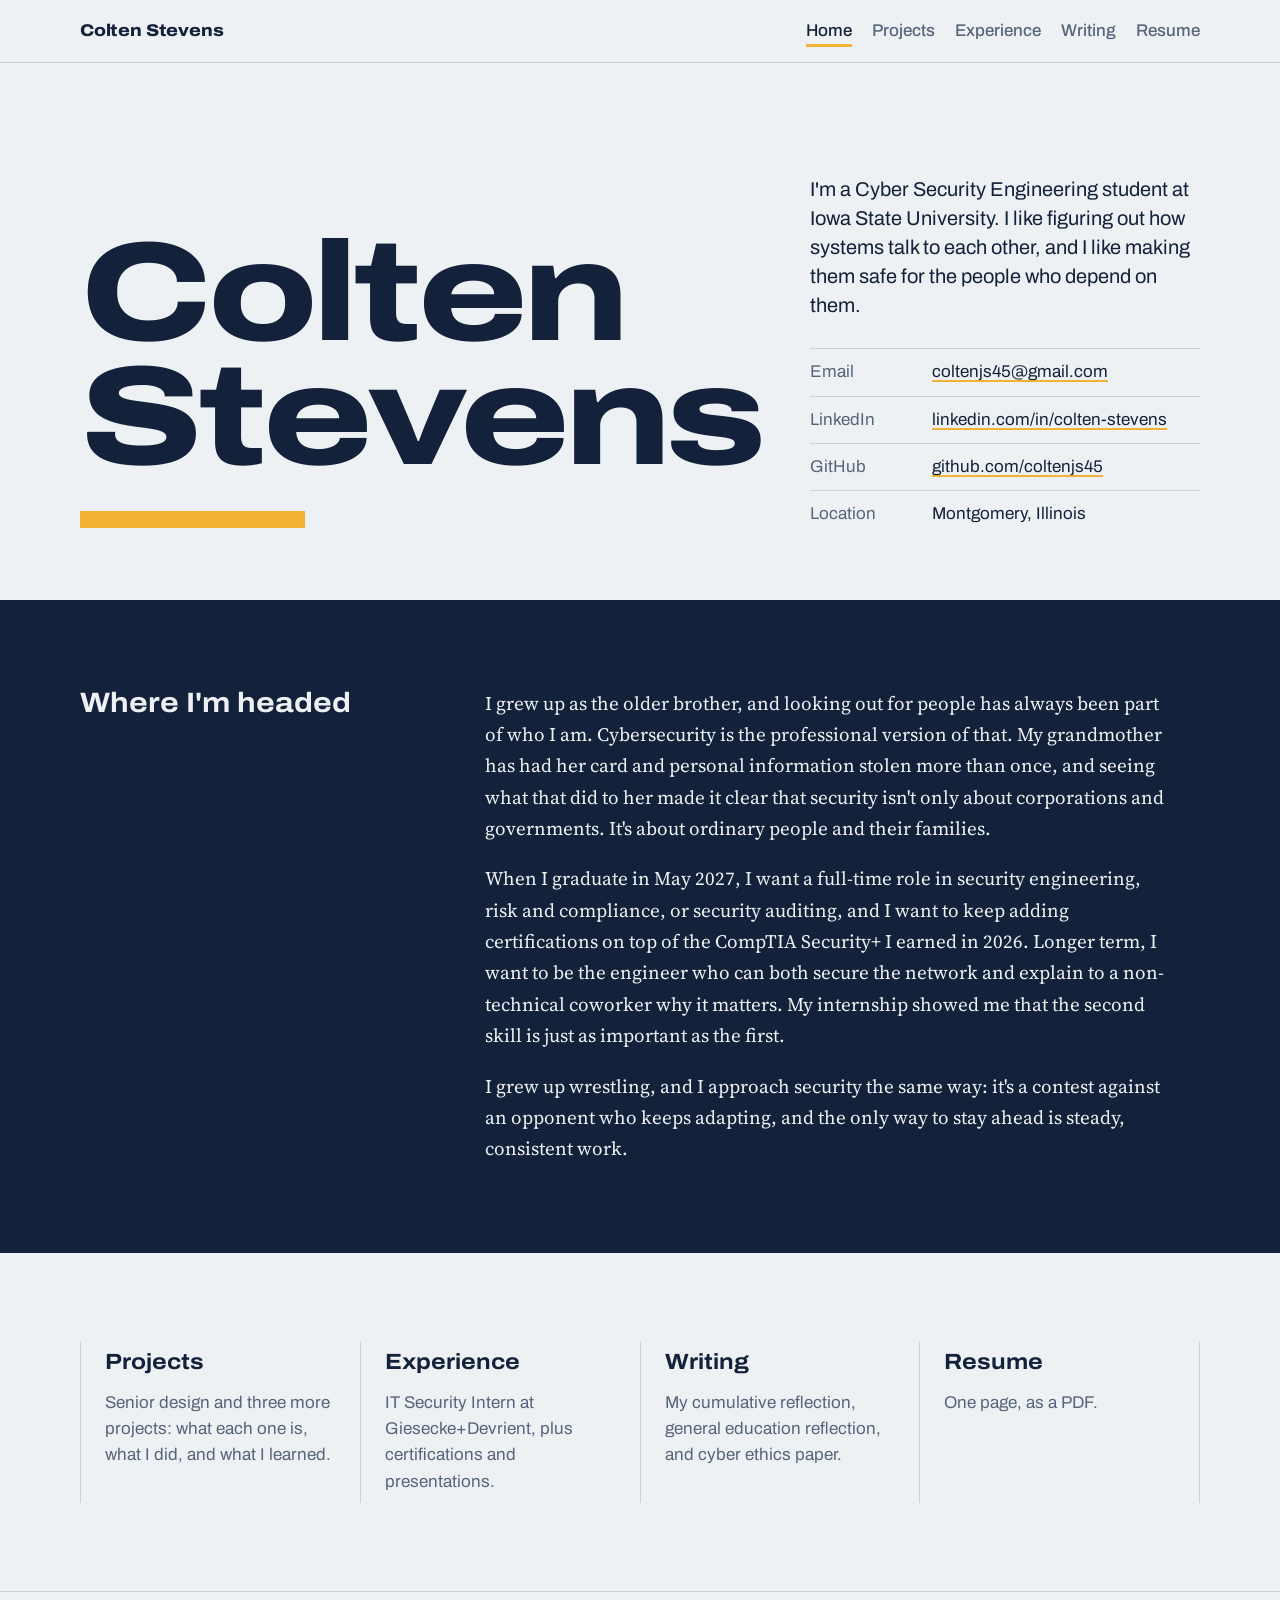
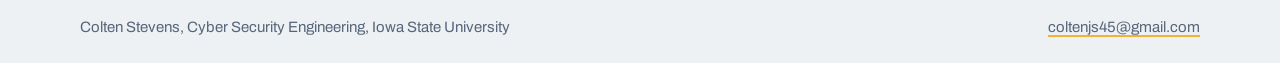
==== index.html @ 735d1534 "add portfolio site" ====
<!doctype html>
<html lang="en">
<head>
  <meta charset="utf-8">
  <meta name="viewport" content="width=device-width, initial-scale=1">
  <title>Colten Stevens</title>
  <meta name="description" content="Portfolio of Colten Stevens, Cyber Security Engineering student at Iowa State University.">
  <link rel="preconnect" href="https://fonts.googleapis.com">
  <link rel="preconnect" href="https://fonts.gstatic.com" crossorigin>
  <link href="https://fonts.googleapis.com/css2?family=Archivo:wdth,wght@62..125,400..800&family=Source+Serif+4:ital,opsz,wght@0,8..60,400;0,8..60,600;1,8..60,400&display=swap" rel="stylesheet">
  <link rel="stylesheet" href="style.css">
</head>
<body>
  <a class="skip" href="#main">Skip to content</a>
  <header class="site-header">
    <nav class="wrap nav" aria-label="Main">
      <a class="mark" href="index.html">Colten Stevens</a>
      <ul>
        <li><a href="index.html" aria-current="page">Home</a></li>
        <li><a href="projects.html">Projects</a></li>
        <li><a href="experience.html">Experience</a></li>
        <li><a href="writing.html">Writing</a></li>
        <li><a href="resume.pdf">Resume</a></li>
      </ul>
    </nav>
  </header>
  <main id="main">
    <section class="hero wrap">
      <h1 class="name">Colten<br>Stevens</h1>
      <div class="hero-side">
        <p class="lede">I'm a Cyber Security Engineering student at Iowa State University. I like figuring out how systems talk to each other, and I like making them safe for the people who depend on them.</p>
        <dl class="contact">
          <div><dt>Email</dt><dd><a href="mailto:coltenjs45@gmail.com">coltenjs45@gmail.com</a></dd></div>
          <div><dt>LinkedIn</dt><dd><a href="https://www.linkedin.com/in/colten-stevens">linkedin.com/in/colten-stevens</a></dd></div>
          <div><dt>GitHub</dt><dd><a href="https://github.com/coltenjs45">github.com/coltenjs45</a></dd></div>
          <div><dt>Location</dt><dd>Montgomery, Illinois</dd></div>
        </dl>
      </div>
    </section>

    <section class="band">
      <div class="wrap split">
        <h2>Where I'm headed</h2>
        <div class="prose">
          <p>I grew up as the older brother, and looking out for people has always been part of who I am. Cybersecurity is the professional version of that. My grandmother has had her card and personal information stolen more than once, and seeing what that did to her made it clear that security isn't only about corporations and governments. It's about ordinary people and their families.</p>
          <p>When I graduate in May 2027, I want a full-time role in security engineering, risk and compliance, or security auditing, and I want to keep adding certifications on top of the CompTIA Security+ I earned in 2026. Longer term, I want to be the engineer who can both secure the network and explain to a non-technical coworker why it matters. My internship showed me that the second skill is just as important as the first.</p>
          <p>I grew up wrestling, and I approach security the same way: it's a contest against an opponent who keeps adapting, and the only way to stay ahead is steady, consistent work.</p>
        </div>
      </div>
    </section>

    <section class="wrap index-grid" aria-label="Portfolio sections">
      <a class="index-link" href="projects.html">
        <h2>Projects</h2>
        <p>Senior design and three more projects: what each one is, what I did, and what I learned.</p>
      </a>
      <a class="index-link" href="experience.html">
        <h2>Experience</h2>
        <p>IT Security Intern at Giesecke+Devrient, plus certifications and presentations.</p>
      </a>
      <a class="index-link" href="writing.html">
        <h2>Writing</h2>
        <p>My cumulative reflection, general education reflection, and cyber ethics paper.</p>
      </a>
      <a class="index-link" href="resume.pdf">
        <h2>Resume</h2>
        <p>One page, as a PDF.</p>
      </a>
    </section>

  </main>
  <footer class="site-footer">
    <div class="wrap footer-inner">
      <p>Colten Stevens, Cyber Security Engineering, Iowa State University</p>
      <p><a href="mailto:coltenjs45@gmail.com">coltenjs45@gmail.com</a></p>
    </div>
  </footer>
</body>
</html>
---- style.css ----
/* Colten Stevens portfolio */

:root {
  --paper: #eef1f4;
  --surface: #ffffff;
  --ink: #13223a;
  --steel: #56657a;
  --rule: #c9d1db;
  --signal: #f2b233;
  --todo-bg: #fff4d6;
  --todo-ink: #6b4a00;

  --sans: "Archivo", system-ui, sans-serif;
  --serif: "Source Serif 4", Georgia, serif;
  --measure: 68ch;
}

@media (prefers-color-scheme: dark) {
  :root {
    --paper: #0f1a2b;
    --surface: #16243a;
    --ink: #e6ebf2;
    --steel: #9aa8bb;
    --rule: #2c3d57;
    --todo-bg: #3a2e10;
    --todo-ink: #ffd88a;
  }
}

*, *::before, *::after { box-sizing: border-box; }

html { -webkit-text-size-adjust: 100%; }

body {
  margin: 0;
  background: var(--paper);
  color: var(--ink);
  font-family: var(--sans);
  font-size: 1.0625rem;
  line-height: 1.55;
}

a { color: inherit; text-decoration-color: var(--signal); text-decoration-thickness: 2px; text-underline-offset: 3px; }
a:hover { text-decoration-thickness: 4px; }
:focus-visible { outline: 3px solid var(--signal); outline-offset: 3px; }

.wrap { width: min(1120px, 100% - 32px); margin-inline: auto; }

.skip { position: absolute; left: -9999px; }
.skip:focus { left: 16px; top: 16px; background: var(--surface); padding: 8px 12px; z-index: 10; }

/* ---------- header / nav ---------- */
.site-header { border-bottom: 1px solid var(--rule); }
.nav { display: flex; align-items: center; justify-content: space-between; gap: 16px; padding-block: 18px; flex-wrap: wrap; }
.mark { font-weight: 800; font-stretch: 112%; text-decoration: none; letter-spacing: -0.01em; }
.nav ul { display: flex; gap: 4px 20px; list-style: none; margin: 0; padding: 0; flex-wrap: wrap; }
.nav ul a { text-decoration: none; color: var(--steel); font-weight: 500; padding-block: 4px; border-bottom: 3px solid transparent; }
.nav ul a:hover { color: var(--ink); }
.nav ul a[aria-current="page"] { color: var(--ink); border-bottom-color: var(--signal); }

/* ---------- home hero ---------- */
.hero {
  display: grid;
  grid-template-columns: 1.3fr 1fr;
  gap: 48px;
  align-items: end;
  padding-block: clamp(48px, 9vw, 112px) clamp(40px, 6vw, 72px);
}
.name {
  margin: 0;
  font-weight: 800;
  font-stretch: 125%;
  font-size: clamp(3.5rem, 11vw, 9.5rem);
  line-height: 0.88;
  letter-spacing: -0.035em;
}
.name::after {
  content: "";
  display: block;
  width: 1.6em;
  height: 0.12em;
  margin-top: 0.22em;
  background: var(--signal);
  transform-origin: left;
  animation: bar 700ms 150ms cubic-bezier(.2,.7,.2,1) both;
}
@keyframes bar { from { transform: scaleX(0); } to { transform: scaleX(1); } }

.lede { font-size: 1.25rem; line-height: 1.45; max-width: 46ch; margin: 0 0 28px; }

.contact { margin: 0; display: grid; gap: 10px; }
.contact div { display: grid; grid-template-columns: 6.5em 1fr; gap: 12px; border-top: 1px solid var(--rule); padding-top: 10px; }
.contact dt { color: var(--steel); }
.contact dd { margin: 0; overflow-wrap: anywhere; }

/* ---------- objective band ---------- */
.band { background: var(--ink); color: var(--paper); padding-block: clamp(48px, 7vw, 88px); }
.band a { color: inherit; }
.split { display: grid; grid-template-columns: 1fr 2fr; gap: 48px; }
.split h2 { margin: 0; font-size: 1.75rem; font-stretch: 112%; font-weight: 700; line-height: 1.1; }
.prose { font-family: var(--serif); font-size: 1.1875rem; line-height: 1.65; max-width: var(--measure); }
.prose p { margin: 0 0 1em; }
.prose p:last-child { margin-bottom: 0; }

/* ---------- index grid ---------- */
.index-grid {
  display: grid;
  grid-template-columns: repeat(4, 1fr);
  border-left: 1px solid var(--rule);
  margin-block: clamp(48px, 7vw, 88px);
}
.index-link { display: block; padding: 4px 24px 8px; border-right: 1px solid var(--rule); text-decoration: none; }
.index-link h2 { margin: 0 0 8px; font-size: 1.375rem; font-stretch: 112%; display: inline-block; border-bottom: 3px solid transparent; }
.index-link:hover h2 { border-bottom-color: var(--signal); }
.index-link p { margin: 0; color: var(--steel); }

/* ---------- inner pages ---------- */
.page-head { padding-block: clamp(40px, 7vw, 88px) 24px; }
.page-head h1 { margin: 0 0 16px; font-size: clamp(2.75rem, 7vw, 5rem); font-weight: 800; font-stretch: 125%; letter-spacing: -0.03em; line-height: 0.95; }

.meta { color: var(--steel); margin: 4px 0 0; }

/* projects */
.projects { display: grid; gap: 24px; padding-bottom: 88px; }
.project { background: var(--surface); border-left: 6px solid var(--signal); padding: clamp(24px, 4vw, 40px); }
.project h2 { margin: 0; font-size: 1.625rem; font-stretch: 112%; line-height: 1.15; }
.facts { margin: 24px 0 0; }
.facts .row { display: grid; grid-template-columns: 10em 1fr; gap: 16px; padding-block: 14px; border-top: 1px solid var(--rule); }
.facts dt { font-weight: 600; }
.facts dd { margin: 0; max-width: var(--measure); }
.docs { margin: 16px 0 0; padding: 14px 0 0; border-top: 1px solid var(--rule); list-style: none; display: flex; flex-wrap: wrap; gap: 8px 24px; }

/* experience */
.job { padding-block: 32px; border-top: 2px solid var(--ink); }
.job:last-child { padding-bottom: 88px; }
.job h2 { margin: 0; font-size: 1.75rem; font-stretch: 112%; }
.job h3 { margin: 0 0 8px; font-size: 1.0625rem; }
.job-grid { display: grid; grid-template-columns: 1fr 1fr; gap: 32px 48px; margin-top: 24px; }
.job-grid ul, .plain { margin: 0; padding-left: 1.2em; }
.job-grid li, .plain li { margin-bottom: 6px; }
.job-grid p { margin: 0; max-width: var(--measure); }
.plain { margin-top: 16px; max-width: var(--measure); }

/* writing */
.toc { list-style: none; padding: 0; margin: 24px 0 0; display: flex; flex-direction: column; gap: 6px; }
.essays { padding-bottom: 88px; }
.essay { padding-block: 48px; border-top: 2px solid var(--ink); }
.essay header { max-width: var(--measure); margin-bottom: 28px; }
.essay h2 { margin: 0; font-size: clamp(1.625rem, 3.5vw, 2.25rem); font-stretch: 112%; line-height: 1.12; letter-spacing: -0.01em; }
.essay-body { font-family: var(--serif); font-size: 1.1875rem; line-height: 1.7; max-width: var(--measure); }
.essay-body p { margin: 0 0 1.1em; }

/* placeholders: delete each one once filled in */
.todo {
  background: var(--todo-bg);
  color: var(--todo-ink);
  outline: 1px dashed currentColor;
  padding: 0 4px;
  font-family: var(--sans);
}
p.todo { padding: 8px 12px; margin: 0; }

/* footer */
.site-footer { border-top: 1px solid var(--rule); color: var(--steel); font-size: 0.9375rem; }
.footer-inner { display: flex; justify-content: space-between; gap: 8px 24px; flex-wrap: wrap; padding-block: 24px; }
.footer-inner p { margin: 0; }

/* ---------- responsive ---------- */
@media (max-width: 860px) {
  .hero, .split, .job-grid { grid-template-columns: 1fr; gap: 32px; }
  .index-grid { grid-template-columns: 1fr 1fr; row-gap: 32px; }
}
@media (max-width: 560px) {
  .index-grid { grid-template-columns: 1fr; border-left: 0; }
  .index-link { border-right: 0; border-top: 1px solid var(--rule); padding: 16px 0; }
  .facts .row, .contact div { grid-template-columns: 1fr; gap: 2px; }
}
@media (prefers-reduced-motion: reduce) {
  .name::after { animation: none; }
}
span.todo { -webkit-box-decoration-break: clone; box-decoration-break: clone; }
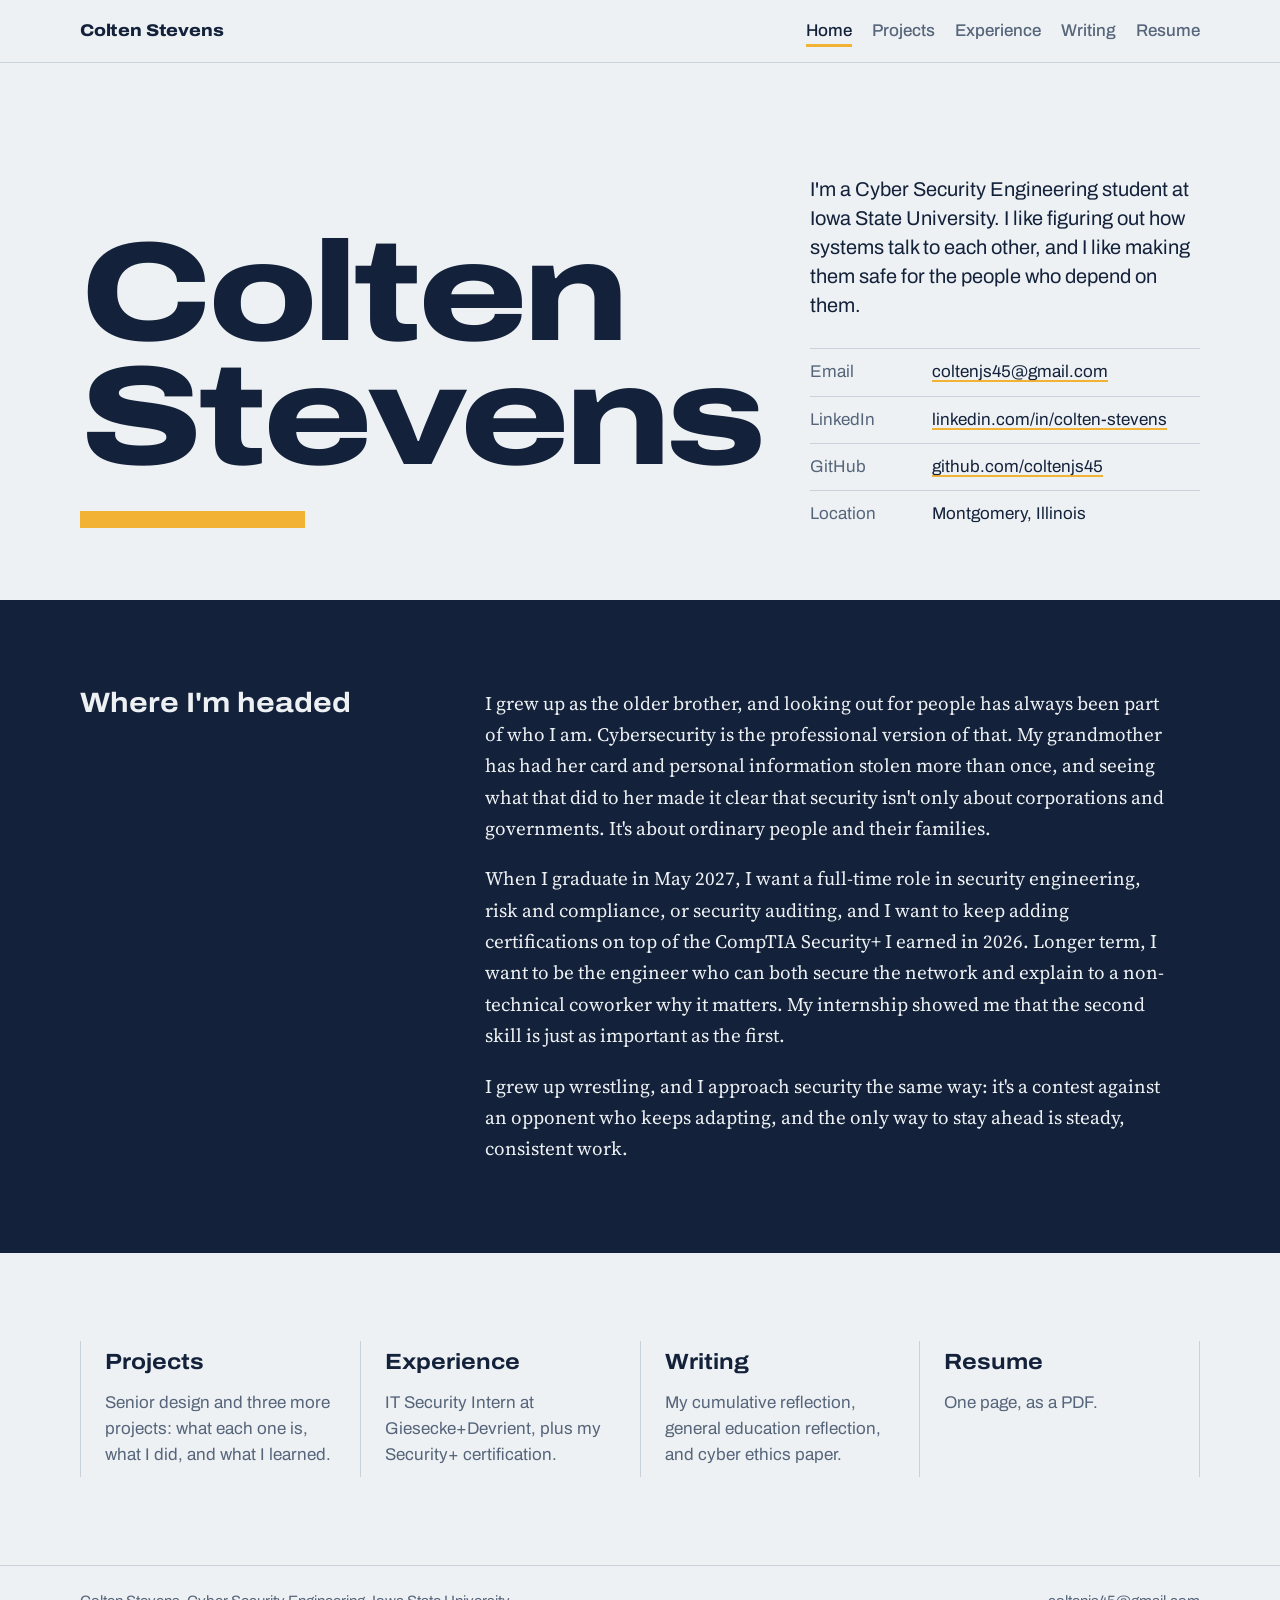
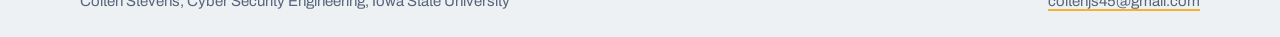
==== commit 3a85b5dd: "Add files via upload" ====
--- a/index.html
+++ b/index.html
@@ -56,7 +56,7 @@
       </a>
       <a class="index-link" href="experience.html">
         <h2>Experience</h2>
-        <p>IT Security Intern at Giesecke+Devrient, plus certifications and presentations.</p>
+        <p>IT Security Intern at Giesecke+Devrient, plus my Security+ certification.</p>
       </a>
       <a class="index-link" href="writing.html">
         <h2>Writing</h2>
--- a/style.css
+++ b/style.css
@@ -179,3 +179,20 @@
   .name::after { animation: none; }
 }
 span.todo { -webkit-box-decoration-break: clone; box-decoration-break: clone; }
+
+/* odd section out in the internship grid spans the full row */
+.job-grid > section:last-child:nth-child(odd) { grid-column: 1 / -1; }
+
+/* essays read inside a scrolling window */
+.essay-body {
+  max-height: min(70vh, 40rem);
+  overflow-y: auto;
+  overscroll-behavior: contain;
+  background: var(--surface);
+  border: 1px solid var(--rule);
+  border-left: 6px solid var(--signal);
+  padding: clamp(20px, 3vw, 36px);
+  max-width: calc(var(--measure) + 80px);
+}
+.essay-body p:last-child { margin-bottom: 0; }
+.essay { padding-block: 40px; }
